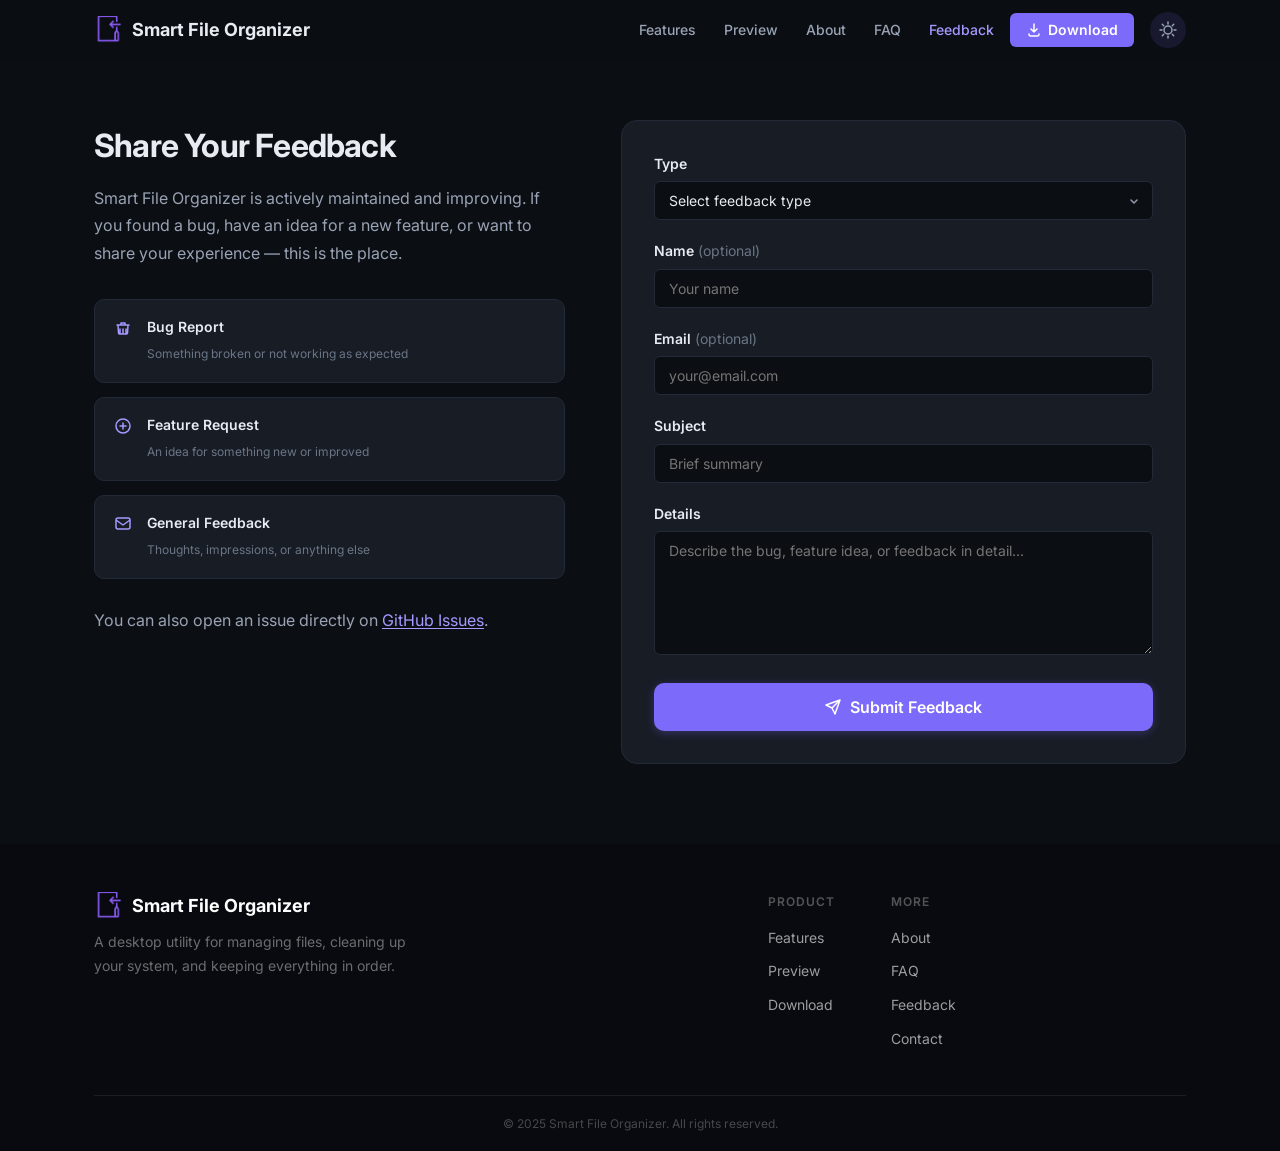
==== feedback.html @ 96b90e32 "Add feedback page, fix download flow, improve responsiveness - Add feedback.html with structured for" ====
<!DOCTYPE html>
<html lang="en" data-theme="dark">
<head>
  <meta charset="UTF-8">
  <meta name="viewport" content="width=device-width, initial-scale=1.0">
  <title>Feedback — Smart File Organizer</title>
  <meta name="description" content="Report bugs, suggest features, or share feedback about Smart File Organizer.">
  <link rel="icon" type="image/png" href="assets/app-icon.png">
  <link rel="preconnect" href="https://fonts.googleapis.com">
  <link rel="preconnect" href="https://fonts.gstatic.com" crossorigin>
  <link href="https://fonts.googleapis.com/css2?family=Inter:wght@400;500;600;700;800&display=swap" rel="stylesheet">
  <link rel="stylesheet" href="css/style.css">
</head>
<body>

  <!-- Navigation -->
  <nav class="navbar" id="navbar">
    <div class="container navbar-inner">
      <a href="index.html" class="navbar-brand">
        <img src="assets/app-icon.png" alt="" class="navbar-logo" width="28" height="28">
        <span>Smart File Organizer</span>
      </a>
      <div class="navbar-right">
        <ul class="navbar-links" id="navLinks">
          <li><a href="index.html#features">Features</a></li>
          <li><a href="index.html#showcase">Preview</a></li>
          <li><a href="index.html#story">About</a></li>
          <li><a href="index.html#faq">FAQ</a></li>
          <li><a href="feedback.html" class="nav-active">Feedback</a></li>
        </ul>
        <a href="https://github.com/Mohammed3382/smart-file-organizer/releases/download/v1.0.0/SmartFileOrganizer_Setup_1.0.0.exe" class="btn btn-download-nav" download>
          <svg width="16" height="16" viewBox="0 0 16 16" fill="none"><path d="M8 2v8m0 0L5 7m3 3l3-3M3 12v.5A1.5 1.5 0 004.5 14h7a1.5 1.5 0 001.5-1.5V12" stroke="currentColor" stroke-width="1.5" stroke-linecap="round" stroke-linejoin="round"/></svg>
          <span>Download</span>
        </a>
        <button class="theme-toggle" id="themeToggle" aria-label="Toggle theme">
          <svg class="theme-icon-sun" width="18" height="18" viewBox="0 0 18 18" fill="none"><circle cx="9" cy="9" r="4" stroke="currentColor" stroke-width="1.5"/><path d="M9 1v2M9 15v2M1 9h2M15 9h2M3.3 3.3l1.4 1.4M13.3 13.3l1.4 1.4M3.3 14.7l1.4-1.4M13.3 4.7l1.4-1.4" stroke="currentColor" stroke-width="1.5" stroke-linecap="round"/></svg>
          <svg class="theme-icon-moon" width="18" height="18" viewBox="0 0 18 18" fill="none"><path d="M15.1 10.4A6.5 6.5 0 017.6 2.9 7 7 0 109 16a7 7 0 006.1-5.6z" stroke="currentColor" stroke-width="1.5" stroke-linecap="round" stroke-linejoin="round"/></svg>
        </button>
        <button class="navbar-toggle" id="navToggle" aria-label="Toggle navigation">
          <span></span><span></span><span></span>
        </button>
      </div>
    </div>
  </nav>

  <!-- ============================================================
       FEEDBACK
       ============================================================ -->
  <section class="feedback-page">
    <div class="container">
      <div class="feedback-layout">
        <div class="feedback-intro">
          <h1>Share Your Feedback</h1>
          <p>
            Smart File Organizer is actively maintained and improving. If you found a bug,
            have an idea for a new feature, or want to share your experience — this is the place.
          </p>
          <div class="feedback-channels">
            <div class="feedback-channel">
              <svg width="20" height="20" viewBox="0 0 20 20" fill="none"><path d="M4 7h12M10 11v4M7 11v4M13 11v4M5 7l.5 8a1 1 0 001 1h7a1 1 0 001-1L15 7M8 7V5h4v2" stroke="currentColor" stroke-width="1.5" stroke-linecap="round" stroke-linejoin="round"/></svg>
              <div>
                <strong>Bug Report</strong>
                <span>Something broken or not working as expected</span>
              </div>
            </div>
            <div class="feedback-channel">
              <svg width="20" height="20" viewBox="0 0 20 20" fill="none"><circle cx="10" cy="10" r="7" stroke="currentColor" stroke-width="1.5"/><path d="M10 7v6M7 10h6" stroke="currentColor" stroke-width="1.5" stroke-linecap="round"/></svg>
              <div>
                <strong>Feature Request</strong>
                <span>An idea for something new or improved</span>
              </div>
            </div>
            <div class="feedback-channel">
              <svg width="20" height="20" viewBox="0 0 20 20" fill="none"><rect x="3" y="4" width="14" height="11" rx="2" stroke="currentColor" stroke-width="1.5"/><path d="M3 6l7 5 7-5" stroke="currentColor" stroke-width="1.5" stroke-linejoin="round"/></svg>
              <div>
                <strong>General Feedback</strong>
                <span>Thoughts, impressions, or anything else</span>
              </div>
            </div>
          </div>
          <p class="feedback-alt">
            You can also open an issue directly on
            <a href="https://github.com/Mohammed3382/smart-file-organizer/issues" target="_blank" rel="noopener noreferrer">GitHub Issues</a>.
          </p>
        </div>

        <div class="feedback-form-wrapper">
          <form class="feedback-form" id="feedbackForm" action="https://formspree.io/f/placeholder" method="POST">
            <div class="form-group">
              <label for="feedbackType">Type</label>
              <select id="feedbackType" name="type" required>
                <option value="">Select feedback type</option>
                <option value="bug">Bug Report</option>
                <option value="feature">Feature Request</option>
                <option value="general">General Feedback</option>
              </select>
            </div>
            <div class="form-group">
              <label for="feedbackName">Name <span class="form-optional">(optional)</span></label>
              <input type="text" id="feedbackName" name="name" placeholder="Your name" autocomplete="name">
            </div>
            <div class="form-group">
              <label for="feedbackEmail">Email <span class="form-optional">(optional)</span></label>
              <input type="email" id="feedbackEmail" name="email" placeholder="your@email.com" autocomplete="email">
            </div>
            <div class="form-group">
              <label for="feedbackSubject">Subject</label>
              <input type="text" id="feedbackSubject" name="subject" placeholder="Brief summary" required maxlength="200">
            </div>
            <div class="form-group">
              <label for="feedbackMessage">Details</label>
              <textarea id="feedbackMessage" name="message" rows="6" placeholder="Describe the bug, feature idea, or feedback in detail..." required maxlength="5000"></textarea>
            </div>
            <button type="submit" class="btn btn-primary btn-lg feedback-submit">
              <svg width="18" height="18" viewBox="0 0 18 18" fill="none"><path d="M16 2L8 10M16 2l-5 14-3-6-6-3 14-5z" stroke="currentColor" stroke-width="1.5" stroke-linecap="round" stroke-linejoin="round"/></svg>
              Submit Feedback
            </button>
          </form>
          <div class="feedback-success" id="feedbackSuccess" hidden>
            <svg width="48" height="48" viewBox="0 0 48 48" fill="none"><circle cx="24" cy="24" r="20" stroke="currentColor" stroke-width="2"/><path d="M15 24l6 6 12-12" stroke="currentColor" stroke-width="2.5" stroke-linecap="round" stroke-linejoin="round"/></svg>
            <h3>Thank you for your feedback</h3>
            <p>Your message has been received. If you provided an email, you may hear back.</p>
            <button class="btn btn-ghost" id="feedbackReset">Submit Another</button>
          </div>
        </div>
      </div>
    </div>
  </section>

  <!-- Footer -->
  <footer class="footer">
    <div class="container">
      <div class="footer-inner">
        <div class="footer-brand">
          <a href="index.html" class="footer-logo">
            <img src="assets/app-icon.png" alt="" class="navbar-logo" width="24" height="24">
            Smart File Organizer
          </a>
          <p>A desktop utility for managing files, cleaning up your system, and keeping everything in order.</p>
        </div>
        <div class="footer-links">
          <div class="footer-col">
            <h4>Product</h4>
            <ul>
              <li><a href="index.html#features">Features</a></li>
              <li><a href="index.html#showcase">Preview</a></li>
              <li><a href="index.html#download">Download</a></li>
            </ul>
          </div>
          <div class="footer-col">
            <h4>More</h4>
            <ul>
              <li><a href="index.html#story">About</a></li>
              <li><a href="index.html#faq">FAQ</a></li>
              <li><a href="feedback.html">Feedback</a></li>
              <li><a href="mailto:mohdbibo22@gmail.com">Contact</a></li>
            </ul>
          </div>
        </div>
      </div>
      <div class="footer-bottom">
        <p>&copy; 2025 Smart File Organizer. All rights reserved.</p>
      </div>
    </div>
  </footer>

  <script src="js/main.js"></script>
</body>
</html>
---- css/style.css ----
/* ============================================================
   Smart File Organizer — Website Stylesheet
   Dark-mode-first with clean light mode toggle
   ============================================================ */

/* --- Reset --- */
*,
*::before,
*::after {
  margin: 0;
  padding: 0;
  box-sizing: border-box;
}

/* --- Theme Variables --- */
:root {
  --font-family: 'Inter', -apple-system, BlinkMacSystemFont, 'Segoe UI', Roboto, sans-serif;
  --font-xs: 0.75rem;
  --font-sm: 0.875rem;
  --font-base: 1rem;
  --font-lg: 1.125rem;
  --font-xl: 1.25rem;
  --font-2xl: 1.5rem;
  --font-3xl: 2rem;
  --font-4xl: 2.75rem;
  --radius-sm: 6px;
  --radius-md: 10px;
  --radius-lg: 16px;
  --radius-xl: 24px;
  --transition: 0.2s ease;
  --transition-slow: 0.35s ease;
}

/* ---- DARK (default) ---- */
[data-theme="dark"] {
  --bg: #0b0e13;
  --bg-raised: #12161d;
  --bg-card: #171c25;
  --bg-card-hover: #1c2230;
  --border: #232a37;
  --border-light: #1e2431;
  --text: #e8ecf2;
  --text-secondary: #9aa3b4;
  --text-muted: #6b7585;
  --accent: #7c6bfa;
  --accent-hover: #6a56f0;
  --accent-soft: rgba(124, 107, 250, 0.12);
  --accent-text: #a699ff;
  --hero-gradient: linear-gradient(180deg, #0f1219 0%, #0b0e13 100%);
  --card-shadow: none;
  --card-shadow-hover: 0 4px 24px rgba(0, 0, 0, 0.3);
  --frame-shadow: 0 8px 40px rgba(0, 0, 0, 0.5);
  --download-bg: #12161d;
  --download-border: #232a37;
  --nav-bg: rgba(11, 14, 19, 0.88);
  --footer-bg: #080a0f;
}

/* ---- LIGHT ---- */
[data-theme="light"] {
  --bg: #f5f6f9;
  --bg-raised: #ffffff;
  --bg-card: #ffffff;
  --bg-card-hover: #f9f9fc;
  --border: #e0e3ea;
  --border-light: #ebedf2;
  --text: #1a1d2b;
  --text-secondary: #5f6679;
  --text-muted: #9399a8;
  --accent: #6c5ce7;
  --accent-hover: #5a48d5;
  --accent-soft: rgba(108, 92, 231, 0.08);
  --accent-text: #6c5ce7;
  --hero-gradient: linear-gradient(180deg, #eeedf5 0%, #f5f6f9 100%);
  --card-shadow: 0 1px 3px rgba(0, 0, 0, 0.04), 0 4px 16px rgba(0, 0, 0, 0.04);
  --card-shadow-hover: 0 2px 6px rgba(0, 0, 0, 0.06), 0 8px 30px rgba(0, 0, 0, 0.07);
  --frame-shadow: 0 4px 20px rgba(0, 0, 0, 0.08), 0 12px 48px rgba(0, 0, 0, 0.06);
  --download-bg: #1a1d2b;
  --download-border: #2c3040;
  --nav-bg: rgba(245, 246, 249, 0.9);
  --footer-bg: #1a1d2b;
}

/* --- Base --- */
html {
  scroll-behavior: smooth;
}

body {
  font-family: var(--font-family);
  font-size: var(--font-base);
  line-height: 1.6;
  color: var(--text);
  background: var(--bg);
  -webkit-font-smoothing: antialiased;
  -moz-osx-font-smoothing: grayscale;
  transition: background var(--transition-slow), color var(--transition-slow);
}

img { max-width: 100%; display: block; }
a { color: inherit; text-decoration: none; }
button { border: none; background: none; cursor: pointer; font-family: inherit; }
ul { list-style: none; }

.container {
  max-width: 1140px;
  margin: 0 auto;
  padding: 0 24px;
}

/* --- Section Header --- */
.section-header {
  text-align: center;
  max-width: 600px;
  margin: 0 auto 56px;
}

.section-header h2 {
  font-size: var(--font-3xl);
  font-weight: 700;
  color: var(--text);
  margin-bottom: 14px;
  letter-spacing: -0.025em;
}

.section-header p {
  font-size: var(--font-lg);
  color: var(--text-secondary);
  line-height: 1.7;
}

/* --- Buttons --- */
.btn {
  display: inline-flex;
  align-items: center;
  gap: 8px;
  font-weight: 600;
  font-size: var(--font-sm);
  padding: 10px 20px;
  border-radius: var(--radius-sm);
  transition: all var(--transition);
  white-space: nowrap;
}

.btn-lg {
  padding: 14px 28px;
  font-size: var(--font-base);
  border-radius: var(--radius-md);
}

.btn-primary {
  background: var(--accent);
  color: #fff;
  box-shadow: 0 2px 10px rgba(124, 107, 250, 0.3);
}

.btn-primary:hover {
  background: var(--accent-hover);
  box-shadow: 0 4px 20px rgba(124, 107, 250, 0.4);
  transform: translateY(-1px);
}

.btn-ghost {
  color: var(--text-secondary);
  border: 1.5px solid var(--border);
  background: transparent;
}

.btn-ghost:hover {
  border-color: var(--accent);
  color: var(--accent-text);
}

/* Navbar download button */
.btn-download-nav {
  display: inline-flex;
  align-items: center;
  gap: 6px;
  padding: 7px 16px;
  font-size: var(--font-sm);
  font-weight: 600;
  background: var(--accent);
  color: #fff;
  border-radius: var(--radius-sm);
  transition: all var(--transition);
  white-space: nowrap;
  text-decoration: none;
  line-height: 1.4;
}

.btn-download-nav:hover {
  background: var(--accent-hover);
  transform: translateY(-1px);
}

/* ============================================================
   NAVBAR
   ============================================================ */
.navbar {
  position: fixed;
  top: 0;
  left: 0;
  right: 0;
  z-index: 1000;
  background: var(--nav-bg);
  backdrop-filter: blur(14px);
  -webkit-backdrop-filter: blur(14px);
  border-bottom: 1px solid transparent;
  transition: border-color 0.3s ease, background 0.3s ease;
}

.navbar.scrolled {
  border-bottom-color: var(--border);
}

.navbar-inner {
  display: flex;
  align-items: center;
  justify-content: space-between;
  height: 60px;
}

.navbar-brand {
  display: flex;
  align-items: center;
  gap: 10px;
  font-weight: 700;
  font-size: var(--font-lg);
  color: var(--text);
}

.navbar-icon {
  width: 26px;
  height: 26px;
  color: var(--accent);
}

.navbar-logo {
  width: 28px;
  height: 28px;
  object-fit: contain;
}

.nav-active {
  color: var(--accent-text) !important;
}

.navbar-right {
  display: flex;
  align-items: center;
  gap: 16px;
}

.navbar-links {
  display: flex;
  align-items: center;
  gap: 28px;
}

.navbar-links a {
  font-size: var(--font-sm);
  font-weight: 500;
  color: var(--text-secondary);
  transition: color var(--transition);
}

.navbar-links a:hover {
  color: var(--text);
}

/* Theme Toggle */
.theme-toggle {
  width: 36px;
  height: 36px;
  display: flex;
  align-items: center;
  justify-content: center;
  border-radius: 50%;
  color: var(--text-secondary);
  transition: all var(--transition);
  background: var(--accent-soft);
}

.theme-toggle:hover {
  color: var(--accent-text);
  background: var(--accent-soft);
}

[data-theme="dark"] .theme-icon-moon { display: none; }
[data-theme="light"] .theme-icon-sun { display: none; }

/* Mobile nav */
.navbar-toggle {
  display: none;
  flex-direction: column;
  gap: 5px;
  padding: 4px;
}

.navbar-toggle span {
  display: block;
  width: 20px;
  height: 2px;
  background: var(--text);
  border-radius: 2px;
  transition: all 0.3s ease;
}

/* ============================================================
   HERO
   ============================================================ */
.hero {
  padding: 130px 0 80px;
  background: var(--hero-gradient);
  overflow: hidden;
}

.hero .container {
  display: grid;
  grid-template-columns: 1fr 1.2fr;
  gap: 56px;
  align-items: center;
}

.hero-badge {
  display: inline-block;
  padding: 5px 14px;
  background: var(--accent-soft);
  color: var(--accent-text);
  font-size: var(--font-xs);
  font-weight: 600;
  border-radius: 50px;
  text-transform: uppercase;
  letter-spacing: 0.06em;
  margin-bottom: 18px;
}

.hero-title {
  font-size: var(--font-4xl);
  font-weight: 800;
  line-height: 1.12;
  color: var(--text);
  letter-spacing: -0.03em;
  margin-bottom: 18px;
}

.hero-accent {
  color: var(--accent);
}

.hero-subtitle {
  font-size: var(--font-lg);
  color: var(--text-secondary);
  line-height: 1.7;
  margin-bottom: 28px;
  max-width: 480px;
}

.hero-actions {
  display: flex;
  gap: 12px;
  margin-bottom: 16px;
  flex-wrap: wrap;
}

.hero-note {
  font-size: var(--font-sm);
  color: var(--text-muted);
}

/* Hero Screenshot */
.hero-screenshot-frame {
  border-radius: var(--radius-lg);
  overflow: hidden;
  box-shadow: var(--frame-shadow);
  border: 1px solid var(--border);
  transition: box-shadow var(--transition-slow), border-color var(--transition-slow);
}

.screenshot-bar {
  display: flex;
  align-items: center;
  gap: 12px;
  padding: 10px 14px;
  background: var(--bg-card);
  border-bottom: 1px solid var(--border);
  transition: background var(--transition-slow);
}

.screenshot-dots {
  display: flex;
  gap: 6px;
}

.screenshot-dots span {
  width: 9px;
  height: 9px;
  border-radius: 50%;
}

.screenshot-dots span:nth-child(1) { background: #ef4444; }
.screenshot-dots span:nth-child(2) { background: #f59e0b; }
.screenshot-dots span:nth-child(3) { background: #22c55e; }

.screenshot-bar-title {
  font-size: 11px;
  color: var(--text-muted);
  font-weight: 500;
}

.hero-screenshot,
.screenshot-img {
  width: 100%;
  display: block;
}

/* ============================================================
   FEATURES
   ============================================================ */
.features {
  padding: 88px 0;
}

.features-grid {
  display: grid;
  grid-template-columns: repeat(3, 1fr);
  gap: 20px;
}

.feature-card {
  padding: 28px 24px;
  background: var(--bg-card);
  border: 1px solid var(--border);
  border-radius: var(--radius-lg);
  box-shadow: var(--card-shadow);
  transition: all 0.3s ease;
}

.feature-card:hover {
  border-color: var(--accent);
  box-shadow: var(--card-shadow-hover);
  transform: translateY(-2px);
}

.feature-icon {
  width: 44px;
  height: 44px;
  display: flex;
  align-items: center;
  justify-content: center;
  background: var(--accent-soft);
  color: var(--accent-text);
  border-radius: var(--radius-md);
  margin-bottom: 16px;
}

.feature-card h3 {
  font-size: var(--font-base);
  font-weight: 600;
  color: var(--text);
  margin-bottom: 8px;
}

.feature-card p {
  font-size: var(--font-sm);
  color: var(--text-secondary);
  line-height: 1.65;
}

/* ============================================================
   SHOWCASE
   ============================================================ */
.showcase {
  padding: 88px 0;
  background: var(--bg-raised);
  transition: background var(--transition-slow);
}

.showcase-block {
  display: grid;
  grid-template-columns: 1.25fr 1fr;
  gap: 56px;
  align-items: center;
  margin-bottom: 80px;
}

.showcase-block:last-child {
  margin-bottom: 0;
}

.showcase-block.reverse {
  grid-template-columns: 1fr 1.25fr;
}

.showcase-block.reverse .showcase-screenshot {
  order: 2;
}

.showcase-block.reverse .showcase-text {
  order: 1;
}

.screenshot-frame {
  border-radius: var(--radius-lg);
  overflow: hidden;
  box-shadow: var(--frame-shadow);
  border: 1px solid var(--border);
  transition: box-shadow var(--transition-slow), border-color var(--transition-slow);
}

.showcase-label {
  font-size: var(--font-xs);
  font-weight: 600;
  text-transform: uppercase;
  letter-spacing: 0.08em;
  color: var(--accent-text);
  margin-bottom: 10px;
}

.showcase-text h3 {
  font-size: var(--font-2xl);
  font-weight: 700;
  color: var(--text);
  margin-bottom: 14px;
  letter-spacing: -0.01em;
}

.showcase-text p {
  font-size: var(--font-sm);
  color: var(--text-secondary);
  line-height: 1.75;
  margin-bottom: 20px;
}

.showcase-list {
  display: flex;
  flex-direction: column;
  gap: 8px;
}

.showcase-list li {
  display: flex;
  align-items: flex-start;
  gap: 10px;
  font-size: var(--font-sm);
  color: var(--text-secondary);
  line-height: 1.5;
}

.showcase-list li::before {
  content: '';
  flex-shrink: 0;
  width: 18px;
  height: 18px;
  margin-top: 1px;
  border-radius: 50%;
  background: var(--accent-soft);
  background-image: url("data:image/svg+xml,%3Csvg width='10' height='10' viewBox='0 0 10 10' fill='none' xmlns='http://www.w3.org/2000/svg'%3E%3Cpath d='M2 5l2.5 2.5L8 3' stroke='%237c6bfa' stroke-width='1.5' stroke-linecap='round' stroke-linejoin='round'/%3E%3C/svg%3E");
  background-repeat: no-repeat;
  background-position: center;
}

/* ============================================================
   STORY (Why I Built This)
   ============================================================ */
.story {
  padding: 88px 0;
}

.story-header h2 {
  font-size: var(--font-3xl);
  font-weight: 700;
  color: var(--text);
  margin-bottom: 32px;
  letter-spacing: -0.025em;
}

.story-body {
  display: grid;
  grid-template-columns: 1.3fr 1fr;
  gap: 56px;
  align-items: start;
}

.story-text p {
  font-size: var(--font-sm);
  color: var(--text-secondary);
  line-height: 1.85;
  margin-bottom: 18px;
}

.story-text p:last-child {
  margin-bottom: 0;
}

.story-values {
  display: flex;
  flex-direction: column;
  gap: 16px;
  position: sticky;
  top: 100px;
}

.story-value-card {
  padding: 22px 24px;
  background: var(--bg-card);
  border: 1px solid var(--border);
  border-radius: var(--radius-md);
  box-shadow: var(--card-shadow);
  transition: all 0.3s ease;
}

.story-value-card:hover {
  border-color: var(--accent);
  box-shadow: var(--card-shadow-hover);
}

.story-value-num {
  font-size: var(--font-xs);
  font-weight: 700;
  color: var(--accent-text);
  margin-bottom: 6px;
  display: block;
}

.story-value-card h4 {
  font-size: var(--font-base);
  font-weight: 600;
  color: var(--text);
  margin-bottom: 6px;
}

.story-value-card p {
  font-size: var(--font-sm);
  color: var(--text-secondary);
  line-height: 1.6;
}

/* ============================================================
   DOWNLOAD
   ============================================================ */
.download {
  padding: 88px 0;
  background: var(--bg-raised);
  transition: background var(--transition-slow);
}

.download-box {
  padding: 52px;
  background: var(--download-bg);
  border: 1px solid var(--download-border);
  border-radius: var(--radius-xl);
  text-align: center;
  position: relative;
  overflow: hidden;
}

.download-box::before {
  content: '';
  position: absolute;
  top: -60%;
  left: 50%;
  transform: translateX(-50%);
  width: 600px;
  height: 600px;
  background: radial-gradient(circle, rgba(124, 107, 250, 0.1) 0%, transparent 65%);
  pointer-events: none;
}

.download-content {
  position: relative;
  z-index: 1;
}

.download-content h2 {
  font-size: var(--font-3xl);
  font-weight: 700;
  color: #fff;
  margin-bottom: 12px;
  letter-spacing: -0.02em;
}

[data-theme="light"] .download-content h2 {
  color: #fff;
}

.download-content p {
  font-size: var(--font-base);
  color: rgba(255, 255, 255, 0.6);
  line-height: 1.7;
  margin-bottom: 28px;
  max-width: 480px;
  margin-left: auto;
  margin-right: auto;
}

.download-actions {
  margin-bottom: 20px;
}

.download-btn {
  background: #fff;
  color: #1a1d2b;
  box-shadow: 0 2px 12px rgba(0, 0, 0, 0.2);
}

.download-btn:hover {
  background: #f0f0ff;
  transform: translateY(-1px);
  box-shadow: 0 4px 20px rgba(0, 0, 0, 0.25);
}

.download-meta {
  display: flex;
  gap: 24px;
  justify-content: center;
  flex-wrap: wrap;
}

.download-meta span {
  display: flex;
  align-items: center;
  gap: 6px;
  font-size: var(--font-xs);
  color: rgba(255, 255, 255, 0.4);
}

/* ============================================================
   FAQ
   ============================================================ */
.faq {
  padding: 88px 0;
}

.faq-list {
  max-width: 680px;
  margin: 0 auto;
}

.faq-item {
  border-bottom: 1px solid var(--border);
}

.faq-item:first-child {
  border-top: 1px solid var(--border);
}

.faq-question {
  width: 100%;
  display: flex;
  align-items: center;
  justify-content: space-between;
  padding: 18px 0;
  font-size: var(--font-sm);
  font-weight: 600;
  color: var(--text);
  text-align: left;
  transition: color var(--transition);
}

.faq-question:hover {
  color: var(--accent-text);
}

.faq-chevron {
  flex-shrink: 0;
  transition: transform 0.3s ease;
  color: var(--text-muted);
}

.faq-item.open .faq-chevron {
  transform: rotate(180deg);
}

.faq-answer {
  max-height: 0;
  overflow: hidden;
  transition: max-height 0.4s ease;
}

.faq-item.open .faq-answer {
  max-height: 200px;
  padding-bottom: 18px;
}

.faq-answer p {
  font-size: var(--font-sm);
  color: var(--text-secondary);
  line-height: 1.75;
}

/* ============================================================
   FOOTER
   ============================================================ */
.footer {
  background: var(--footer-bg);
  padding: 48px 0 0;
  color: rgba(255, 255, 255, 0.6);
  transition: background var(--transition-slow);
}

.footer-inner {
  display: grid;
  grid-template-columns: 1.5fr 1fr;
  gap: 48px;
  padding-bottom: 36px;
}

.footer-logo {
  display: flex;
  align-items: center;
  gap: 10px;
  font-weight: 700;
  font-size: var(--font-lg);
  color: #fff;
  margin-bottom: 10px;
}

.footer-logo .navbar-icon {
  color: var(--accent);
}

.footer-brand p {
  font-size: var(--font-sm);
  line-height: 1.7;
  max-width: 340px;
  color: rgba(255, 255, 255, 0.4);
}

.footer-links {
  display: flex;
  gap: 56px;
}

.footer-col h4 {
  font-size: var(--font-xs);
  font-weight: 600;
  text-transform: uppercase;
  letter-spacing: 0.08em;
  color: rgba(255, 255, 255, 0.3);
  margin-bottom: 14px;
}

.footer-col li { margin-bottom: 8px; }

.footer-col a {
  font-size: var(--font-sm);
  color: rgba(255, 255, 255, 0.6);
  transition: color var(--transition);
}

.footer-col a:hover { color: #fff; }

.footer-bottom {
  border-top: 1px solid rgba(255, 255, 255, 0.08);
  padding: 18px 0;
  text-align: center;
}

.footer-bottom p {
  font-size: var(--font-xs);
  color: rgba(255, 255, 255, 0.25);
}

/* ============================================================
   FEEDBACK PAGE
   ============================================================ */
.feedback-page {
  padding: 120px 0 80px;
  min-height: calc(100vh - 200px);
}

.feedback-layout {
  display: grid;
  grid-template-columns: 1fr 1.2fr;
  gap: 56px;
  align-items: start;
}

.feedback-intro h1 {
  font-size: var(--font-3xl);
  font-weight: 700;
  color: var(--text);
  margin-bottom: 14px;
  letter-spacing: -0.025em;
}

.feedback-intro > p {
  font-size: var(--font-base);
  color: var(--text-secondary);
  line-height: 1.7;
  margin-bottom: 32px;
}

.feedback-channels {
  display: flex;
  flex-direction: column;
  gap: 14px;
  margin-bottom: 28px;
}

.feedback-channel {
  display: flex;
  align-items: flex-start;
  gap: 14px;
  padding: 16px 18px;
  background: var(--bg-card);
  border: 1px solid var(--border);
  border-radius: var(--radius-md);
  box-shadow: var(--card-shadow);
}

.feedback-channel svg {
  flex-shrink: 0;
  color: var(--accent-text);
  margin-top: 2px;
}

.feedback-channel strong {
  display: block;
  font-size: var(--font-sm);
  font-weight: 600;
  color: var(--text);
  margin-bottom: 2px;
}

.feedback-channel span {
  font-size: var(--font-xs);
  color: var(--text-muted);
}

.feedback-alt {
  font-size: var(--font-sm);
  color: var(--text-muted);
}

.feedback-alt a {
  color: var(--accent-text);
  text-decoration: underline;
  text-underline-offset: 2px;
}

.feedback-alt a:hover {
  color: var(--accent);
}

/* Form */
.feedback-form-wrapper {
  background: var(--bg-card);
  border: 1px solid var(--border);
  border-radius: var(--radius-lg);
  padding: 32px;
  box-shadow: var(--card-shadow);
}

.form-group {
  margin-bottom: 20px;
}

.form-group label {
  display: block;
  font-size: var(--font-sm);
  font-weight: 600;
  color: var(--text);
  margin-bottom: 6px;
}

.form-optional {
  font-weight: 400;
  color: var(--text-muted);
}

.form-group input,
.form-group select,
.form-group textarea {
  width: 100%;
  padding: 10px 14px;
  font-size: var(--font-sm);
  font-family: var(--font-family);
  color: var(--text);
  background: var(--bg);
  border: 1px solid var(--border);
  border-radius: var(--radius-sm);
  transition: border-color var(--transition), box-shadow var(--transition);
  outline: none;
}

.form-group input:focus,
.form-group select:focus,
.form-group textarea:focus {
  border-color: var(--accent);
  box-shadow: 0 0 0 3px var(--accent-soft);
}

.form-group textarea {
  resize: vertical;
  min-height: 120px;
}

.form-group select {
  cursor: pointer;
  appearance: none;
  background-image: url("data:image/svg+xml,%3Csvg width='12' height='12' viewBox='0 0 12 12' fill='none' xmlns='http://www.w3.org/2000/svg'%3E%3Cpath d='M3 5l3 3 3-3' stroke='%239399a8' stroke-width='1.5' stroke-linecap='round' stroke-linejoin='round'/%3E%3C/svg%3E");
  background-repeat: no-repeat;
  background-position: right 12px center;
  padding-right: 36px;
}

.feedback-submit {
  width: 100%;
  justify-content: center;
}

/* Success state */
.feedback-success {
  text-align: center;
  padding: 40px 20px;
  color: var(--accent-text);
}

.feedback-success svg {
  margin: 0 auto 16px;
}

.feedback-success h3 {
  font-size: var(--font-xl);
  font-weight: 600;
  color: var(--text);
  margin-bottom: 8px;
}

.feedback-success p {
  font-size: var(--font-sm);
  color: var(--text-secondary);
  margin-bottom: 20px;
}

/* ============================================================
   ANIMATIONS
   ============================================================ */
.fade-in {
  opacity: 0;
  transform: translateY(16px);
  transition: opacity 0.5s ease, transform 0.5s ease;
}

.fade-in.visible {
  opacity: 1;
  transform: translateY(0);
}

/* Staggered delay for cards */
.feature-card:nth-child(1) { transition-delay: 0s; }
.feature-card:nth-child(2) { transition-delay: 0.06s; }
.feature-card:nth-child(3) { transition-delay: 0.12s; }
.feature-card:nth-child(4) { transition-delay: 0.18s; }
.feature-card:nth-child(5) { transition-delay: 0.24s; }
.feature-card:nth-child(6) { transition-delay: 0.30s; }

/* ============================================================
   RESPONSIVE
   ============================================================ */

/* -- Tablet / half-screen -- */
@media (max-width: 1024px) {
  .hero .container {
    grid-template-columns: 1fr;
    gap: 40px;
  }

  .hero-title { font-size: var(--font-3xl); }
  .hero-visual { max-width: 640px; }

  .features-grid {
    grid-template-columns: repeat(2, 1fr);
  }

  .showcase-block,
  .showcase-block.reverse {
    grid-template-columns: 1fr;
    gap: 32px;
  }

  .showcase-block.reverse .showcase-screenshot { order: 0; }
  .showcase-block.reverse .showcase-text { order: 0; }

  .story-body {
    grid-template-columns: 1fr;
    gap: 40px;
  }

  .story-values { position: static; }

  .download-box { padding: 40px 32px; }

  .footer-inner { grid-template-columns: 1fr; gap: 28px; }

  .feedback-layout {
    grid-template-columns: 1fr;
    gap: 40px;
  }
}

/* -- Small laptop / narrow -- */
@media (max-width: 768px) {
  .navbar-links { gap: 18px; }

  .btn-download-nav span { display: none; }
  .btn-download-nav { padding: 7px 10px; }

  .hero-title { font-size: var(--font-2xl); }
  .hero-subtitle { font-size: var(--font-base); max-width: 100%; }

  .features-grid { grid-template-columns: 1fr; }

  .section-header h2 { font-size: var(--font-2xl); }

  .showcase-text h3 { font-size: var(--font-xl); }
  .story-header h2 { font-size: var(--font-2xl); }
}

/* -- Mobile -- */
@media (max-width: 640px) {
  .container { padding: 0 16px; }

  .navbar-links {
    display: none;
    position: absolute;
    top: 60px;
    left: 0;
    right: 0;
    background: var(--bg);
    border-bottom: 1px solid var(--border);
    flex-direction: column;
    padding: 14px 20px;
    gap: 14px;
    box-shadow: 0 8px 24px rgba(0, 0, 0, 0.15);
  }

  .navbar-links.open { display: flex; }

  .navbar-toggle { display: flex; }

  .navbar-toggle.active span:first-child {
    transform: rotate(45deg) translate(5px, 5px);
  }
  .navbar-toggle.active span:nth-child(2) { opacity: 0; }
  .navbar-toggle.active span:last-child {
    transform: rotate(-45deg) translate(5px, -5px);
  }

  .hero { padding: 100px 0 48px; }
  .hero-title { font-size: var(--font-2xl); }
  .hero-actions { flex-direction: column; }
  .hero-actions .btn {
    justify-content: center;
    width: 100%;
  }

  .features, .showcase, .story, .download, .faq { padding: 64px 0; }

  .showcase-block { margin-bottom: 56px; }

  .download-box { padding: 28px 18px; }
  .download-content h2 { font-size: var(--font-2xl); }
  .download-btn {
    width: 100%;
    justify-content: center;
  }

  .footer-links { gap: 32px; }

  .feedback-page { padding: 100px 0 56px; }
  .feedback-form-wrapper { padding: 20px; }
  .feedback-intro h1 { font-size: var(--font-2xl); }
}
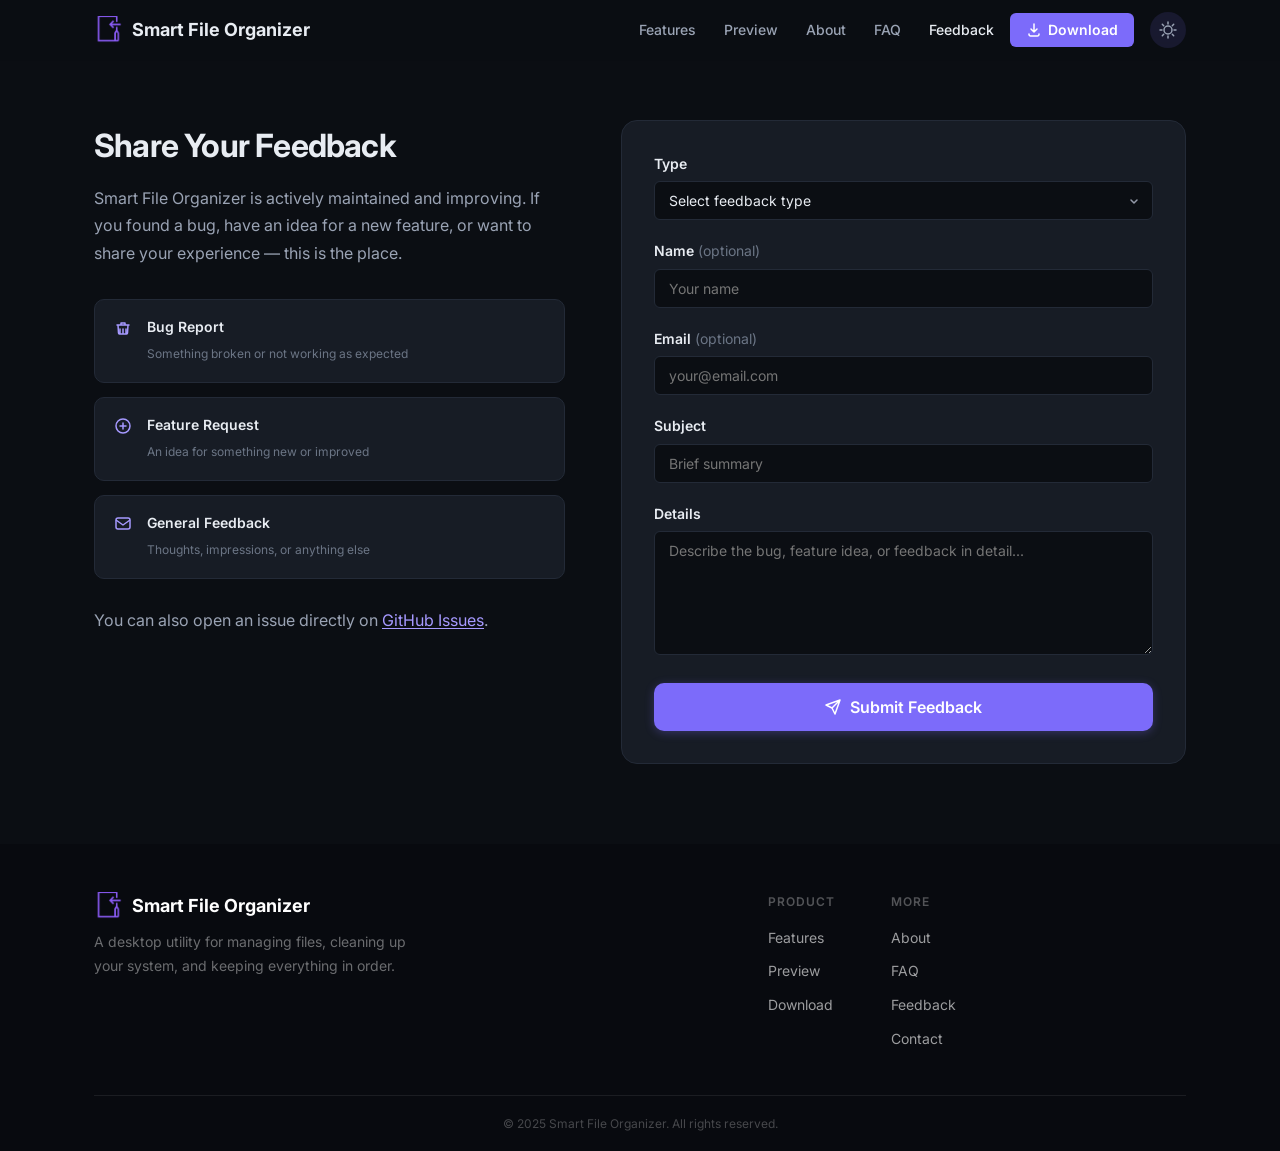
==== commit 77e4308b: "Fix feedback submission, responsive layout, and nav highlighting - Feedback form now submits via For" ====
--- a/feedback.html
+++ b/feedback.html
@@ -85,7 +85,13 @@
         </div>
 
         <div class="feedback-form-wrapper">
-          <form class="feedback-form" id="feedbackForm" action="https://formspree.io/f/placeholder" method="POST">
+          <form class="feedback-form" id="feedbackForm" action="https://formsubmit.co/mohdbibo22@gmail.com" method="POST">
+            <!-- FormSubmit config -->
+            <input type="hidden" name="_subject" value="New feedback — Smart File Organizer">
+            <input type="hidden" name="_captcha" value="false">
+            <input type="hidden" name="_template" value="table">
+            <!-- _next not needed: we handle response via fetch/JS -->
+            <input type="text" name="_honey" style="display:none" tabindex="-1" autocomplete="off">
             <div class="form-group">
               <label for="feedbackType">Type</label>
               <select id="feedbackType" name="type" required>
--- a/css/style.css
+++ b/css/style.css
@@ -241,8 +241,8 @@
   object-fit: contain;
 }
 
-.nav-active {
-  color: var(--accent-text) !important;
+.navbar-links a.nav-active {
+  color: var(--text);
 }
 
 .navbar-right {
@@ -1038,6 +1038,14 @@
 /* ============================================================
    ANIMATIONS
    ============================================================ */
+@keyframes spin {
+  to { transform: rotate(360deg); }
+}
+
+.spin {
+  animation: spin 0.8s linear infinite;
+}
+
 .fade-in {
   opacity: 0;
   transform: translateY(16px);
@@ -1061,15 +1069,15 @@
    RESPONSIVE
    ============================================================ */
 
-/* -- Tablet / half-screen -- */
-@media (max-width: 1024px) {
+/* -- Tablet landscape / half-screen desktop (below 900px) -- */
+@media (max-width: 900px) {
   .hero .container {
     grid-template-columns: 1fr;
     gap: 40px;
   }
 
   .hero-title { font-size: var(--font-3xl); }
-  .hero-visual { max-width: 640px; }
+  .hero-visual { max-width: 680px; }
 
   .features-grid {
     grid-template-columns: repeat(2, 1fr);
@@ -1091,8 +1099,6 @@
 
   .story-values { position: static; }
 
-  .download-box { padding: 40px 32px; }
-
   .footer-inner { grid-template-columns: 1fr; gap: 28px; }
 
   .feedback-layout {
@@ -1101,9 +1107,9 @@
   }
 }
 
-/* -- Small laptop / narrow -- */
+/* -- Tablet portrait / small laptop (below 768px) -- */
 @media (max-width: 768px) {
-  .navbar-links { gap: 18px; }
+  .navbar-links { gap: 16px; }
 
   .btn-download-nav span { display: none; }
   .btn-download-nav { padding: 7px 10px; }
@@ -1111,15 +1117,17 @@
   .hero-title { font-size: var(--font-2xl); }
   .hero-subtitle { font-size: var(--font-base); max-width: 100%; }
 
+  .section-header h2 { font-size: var(--font-2xl); }
+
   .features-grid { grid-template-columns: 1fr; }
-
-  .section-header h2 { font-size: var(--font-2xl); }
 
   .showcase-text h3 { font-size: var(--font-xl); }
   .story-header h2 { font-size: var(--font-2xl); }
-}
-
-/* -- Mobile -- */
+
+  .download-box { padding: 40px 28px; }
+}
+
+/* -- Mobile (below 640px) -- */
 @media (max-width: 640px) {
   .container { padding: 0 16px; }
 
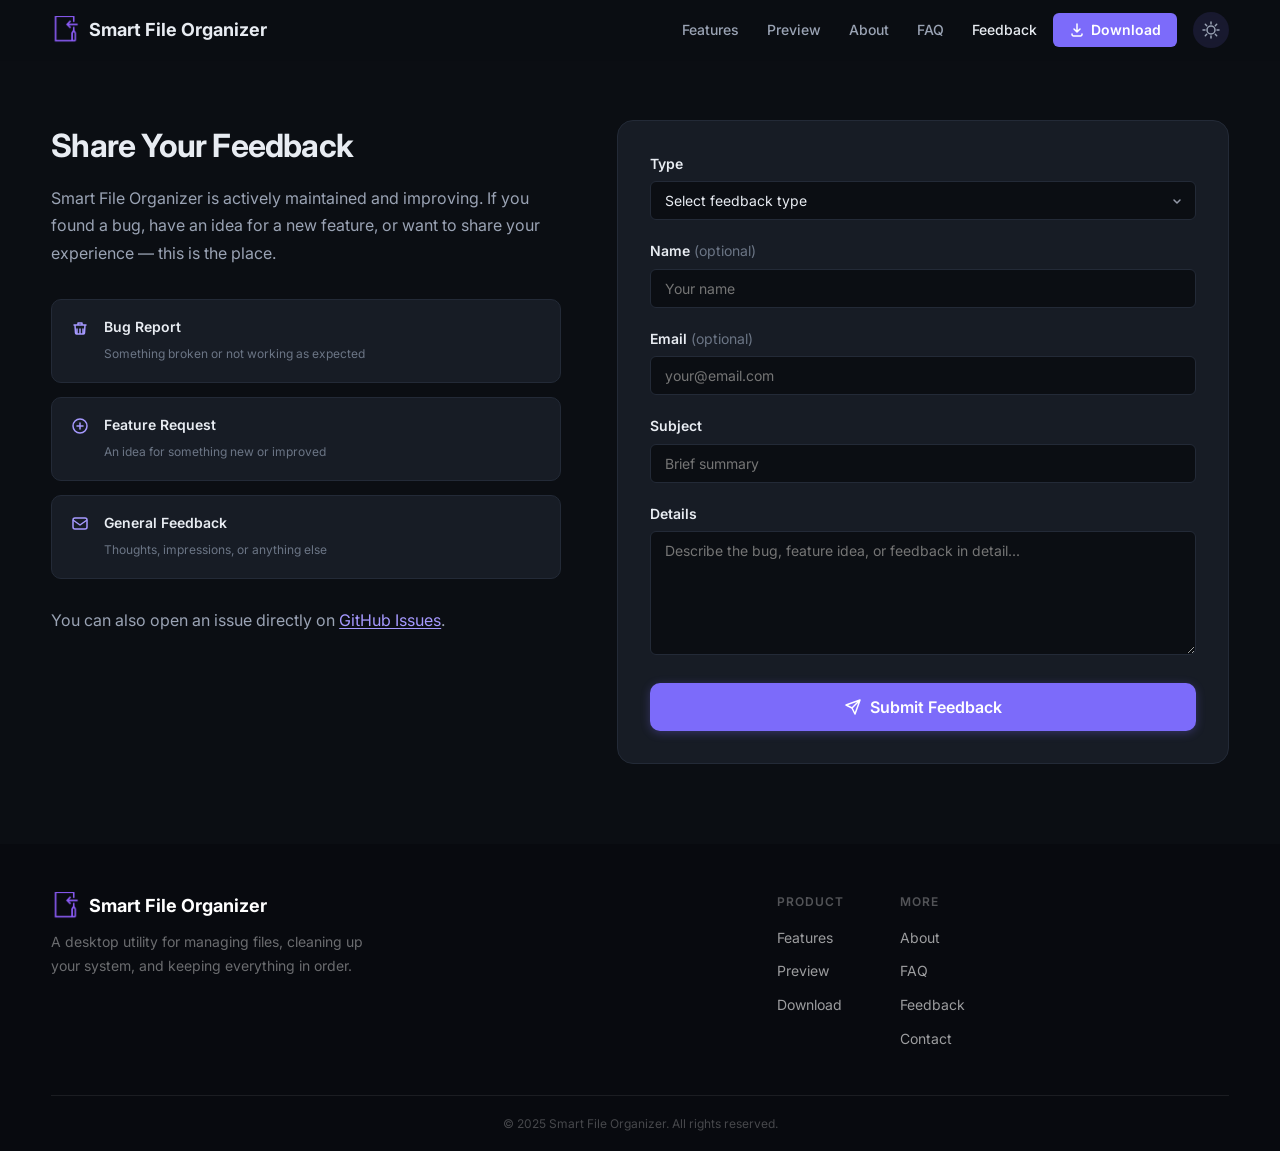
==== commit 8dddb3b4: "Fix glitched moon icon in theme toggle Replaced broken moon SVG path with a clean crescent moon from" ====
--- a/feedback.html
+++ b/feedback.html
@@ -34,7 +34,7 @@
         </a>
         <button class="theme-toggle" id="themeToggle" aria-label="Toggle theme">
           <svg class="theme-icon-sun" width="18" height="18" viewBox="0 0 18 18" fill="none"><circle cx="9" cy="9" r="4" stroke="currentColor" stroke-width="1.5"/><path d="M9 1v2M9 15v2M1 9h2M15 9h2M3.3 3.3l1.4 1.4M13.3 13.3l1.4 1.4M3.3 14.7l1.4-1.4M13.3 4.7l1.4-1.4" stroke="currentColor" stroke-width="1.5" stroke-linecap="round"/></svg>
-          <svg class="theme-icon-moon" width="18" height="18" viewBox="0 0 18 18" fill="none"><path d="M15.1 10.4A6.5 6.5 0 017.6 2.9 7 7 0 109 16a7 7 0 006.1-5.6z" stroke="currentColor" stroke-width="1.5" stroke-linecap="round" stroke-linejoin="round"/></svg>
+          <svg class="theme-icon-moon" width="18" height="18" viewBox="0 0 24 24" fill="none"><path d="M21 12.79A9 9 0 1111.21 3a7 7 0 009.79 9.79z" stroke="currentColor" stroke-width="2" stroke-linecap="round" stroke-linejoin="round"/></svg>
         </button>
         <button class="navbar-toggle" id="navToggle" aria-label="Toggle navigation">
           <span></span><span></span><span></span>
--- a/css/style.css
+++ b/css/style.css
@@ -103,15 +103,16 @@
 ul { list-style: none; }
 
 .container {
-  max-width: 1140px;
+  width: 100%;
   margin: 0 auto;
-  padding: 0 24px;
+  padding: 0 clamp(16px, 4vw, 80px);
 }
 
 /* --- Section Header --- */
 .section-header {
   text-align: center;
-  max-width: 600px;
+  max-width: 48%;
+  min-width: 320px;
   margin: 0 auto 56px;
 }
 
@@ -773,13 +774,20 @@
 }
 
 .faq-answer {
-  max-height: 0;
+  display: grid;
+  grid-template-rows: 0fr;
+  transition: grid-template-rows 0.35s ease, padding 0.35s ease;
   overflow: hidden;
-  transition: max-height 0.4s ease;
+  padding-bottom: 0;
+}
+
+.faq-answer > * {
+  overflow: hidden;
+  min-height: 0;
 }
 
 .faq-item.open .faq-answer {
-  max-height: 200px;
+  grid-template-rows: 1fr;
   padding-bottom: 18px;
 }
 
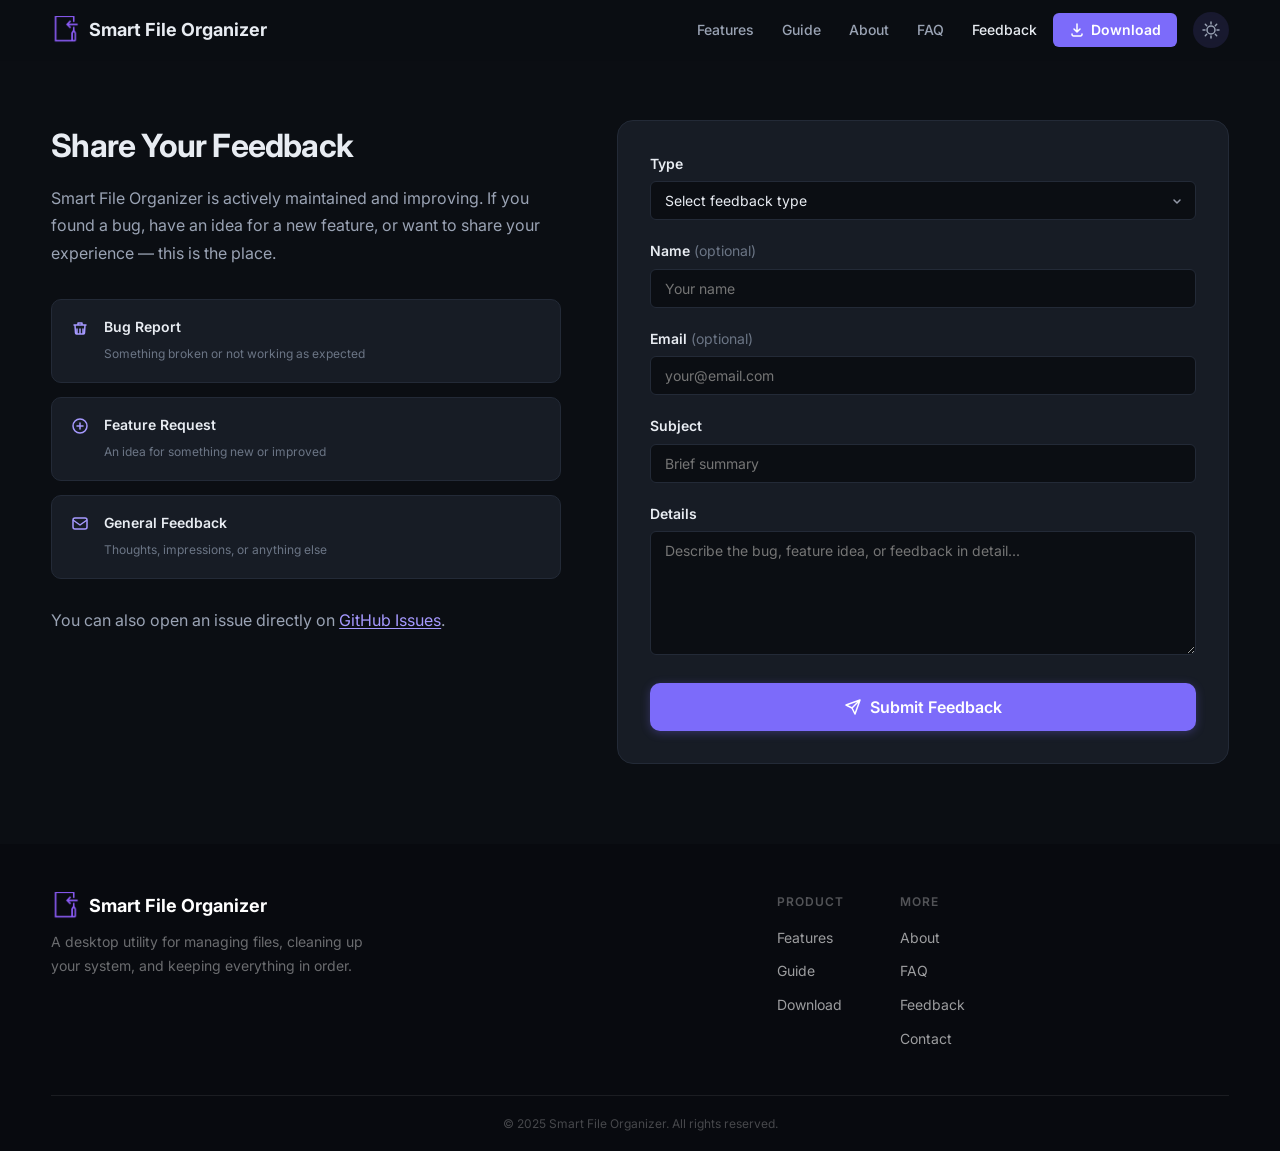
==== commit adcd542b: "Add User Guide page with step-by-step walkthroughs New guide.html covering all 6 app sections: Organ" ====
--- a/feedback.html
+++ b/feedback.html
@@ -23,7 +23,7 @@
       <div class="navbar-right">
         <ul class="navbar-links" id="navLinks">
           <li><a href="index.html#features">Features</a></li>
-          <li><a href="index.html#showcase">Preview</a></li>
+          <li><a href="guide.html">Guide</a></li>
           <li><a href="index.html#story">About</a></li>
           <li><a href="index.html#faq">FAQ</a></li>
           <li><a href="feedback.html" class="nav-active">Feedback</a></li>
@@ -149,7 +149,7 @@
             <h4>Product</h4>
             <ul>
               <li><a href="index.html#features">Features</a></li>
-              <li><a href="index.html#showcase">Preview</a></li>
+              <li><a href="guide.html">Guide</a></li>
               <li><a href="index.html#download">Download</a></li>
             </ul>
           </div>
--- a/css/style.css
+++ b/css/style.css
@@ -871,6 +871,291 @@
 }
 
 /* ============================================================
+   GUIDE PAGE
+   ============================================================ */
+.guide-hero {
+  padding: 120px 0 48px;
+  text-align: center;
+}
+
+.guide-hero h1 {
+  font-size: var(--font-3xl);
+  font-weight: 800;
+  color: var(--text);
+  margin-bottom: 14px;
+  letter-spacing: -0.03em;
+}
+
+.guide-hero > .container > p {
+  font-size: var(--font-lg);
+  color: var(--text-secondary);
+  line-height: 1.7;
+  max-width: 580px;
+  margin: 0 auto 32px;
+}
+
+.guide-toc {
+  display: flex;
+  flex-wrap: wrap;
+  justify-content: center;
+  gap: 10px;
+}
+
+.guide-toc a {
+  display: inline-block;
+  padding: 7px 18px;
+  font-size: var(--font-sm);
+  font-weight: 500;
+  color: var(--text-secondary);
+  border: 1px solid var(--border);
+  border-radius: 50px;
+  transition: all var(--transition);
+}
+
+.guide-toc a:hover {
+  border-color: var(--accent);
+  color: var(--accent-text);
+  background: var(--accent-soft);
+}
+
+/* Guide Sections */
+.guide-section {
+  padding: 72px 0;
+}
+
+.guide-section.alt {
+  background: var(--bg-raised);
+  transition: background var(--transition-slow);
+}
+
+.guide-block {
+  display: grid;
+  grid-template-columns: 1.1fr 1fr;
+  gap: 56px;
+  align-items: start;
+}
+
+.guide-block.reverse {
+  grid-template-columns: 1fr 1.1fr;
+}
+
+.guide-block.reverse .guide-screenshot {
+  order: 2;
+}
+
+.guide-block.reverse .guide-content {
+  order: 1;
+}
+
+.guide-screenshot {
+  position: sticky;
+  top: 80px;
+}
+
+.guide-label {
+  font-size: var(--font-xs);
+  font-weight: 700;
+  color: var(--accent-text);
+  letter-spacing: 0.06em;
+  margin-bottom: 8px;
+}
+
+.guide-content h2 {
+  font-size: var(--font-2xl);
+  font-weight: 700;
+  color: var(--text);
+  margin-bottom: 14px;
+  letter-spacing: -0.01em;
+}
+
+.guide-desc {
+  font-size: var(--font-sm);
+  color: var(--text-secondary);
+  line-height: 1.8;
+  margin-bottom: 28px;
+}
+
+.guide-content h3 {
+  font-size: var(--font-base);
+  font-weight: 600;
+  color: var(--text);
+  margin-bottom: 14px;
+}
+
+.guide-steps {
+  list-style: none;
+  counter-reset: guide-step;
+  display: flex;
+  flex-direction: column;
+  gap: 12px;
+  margin-bottom: 28px;
+  padding: 0;
+}
+
+.guide-steps li {
+  counter-increment: guide-step;
+  display: flex;
+  gap: 12px;
+  font-size: var(--font-sm);
+  color: var(--text-secondary);
+  line-height: 1.7;
+}
+
+.guide-steps li::before {
+  content: counter(guide-step);
+  flex-shrink: 0;
+  width: 24px;
+  height: 24px;
+  display: flex;
+  align-items: center;
+  justify-content: center;
+  background: var(--accent-soft);
+  color: var(--accent-text);
+  font-size: 11px;
+  font-weight: 700;
+  border-radius: 50%;
+  margin-top: 1px;
+}
+
+.guide-steps li ul {
+  margin-top: 8px;
+  display: flex;
+  flex-direction: column;
+  gap: 6px;
+}
+
+.guide-steps li ul li {
+  display: list-item;
+  list-style: none;
+  padding-left: 0;
+  gap: 0;
+}
+
+.guide-steps li ul li::before {
+  content: none;
+}
+
+.guide-steps li ul li strong {
+  color: var(--text);
+}
+
+.guide-example {
+  padding: 20px 24px;
+  background: var(--accent-soft);
+  border-left: 3px solid var(--accent);
+  border-radius: 0 var(--radius-md) var(--radius-md) 0;
+  margin-bottom: 20px;
+}
+
+.guide-example h4 {
+  font-size: var(--font-sm);
+  font-weight: 600;
+  color: var(--accent-text);
+  margin-bottom: 6px;
+}
+
+.guide-example p {
+  font-size: var(--font-sm);
+  color: var(--text-secondary);
+  line-height: 1.75;
+}
+
+.guide-tip {
+  padding: 16px 20px;
+  background: var(--bg-card);
+  border: 1px solid var(--border);
+  border-radius: var(--radius-md);
+  font-size: var(--font-sm);
+  color: var(--text-secondary);
+  line-height: 1.7;
+  box-shadow: var(--card-shadow);
+}
+
+.guide-tip strong {
+  color: var(--accent-text);
+}
+
+.guide-note {
+  padding: 20px 24px;
+  background: var(--bg-card);
+  border: 1px solid var(--border);
+  border-radius: var(--radius-md);
+  box-shadow: var(--card-shadow);
+  margin-bottom: 20px;
+}
+
+.guide-note h4 {
+  font-size: var(--font-sm);
+  font-weight: 600;
+  color: var(--text);
+  margin-bottom: 10px;
+}
+
+.guide-note p {
+  font-size: var(--font-sm);
+  color: var(--text-secondary);
+  line-height: 1.8;
+  margin-bottom: 12px;
+}
+
+.guide-note p:last-child {
+  margin-bottom: 0;
+}
+
+.guide-options {
+  display: flex;
+  flex-direction: column;
+  gap: 12px;
+  margin-bottom: 24px;
+  padding: 0;
+}
+
+.guide-options li {
+  font-size: var(--font-sm);
+  color: var(--text-secondary);
+  line-height: 1.7;
+  padding-left: 16px;
+  position: relative;
+}
+
+.guide-options li::before {
+  content: '';
+  position: absolute;
+  left: 0;
+  top: 10px;
+  width: 6px;
+  height: 6px;
+  border-radius: 50%;
+  background: var(--accent);
+}
+
+.guide-options li strong {
+  color: var(--text);
+}
+
+/* Guide responsive */
+@media (max-width: 900px) {
+  .guide-block,
+  .guide-block.reverse {
+    grid-template-columns: 1fr;
+    gap: 32px;
+  }
+
+  .guide-block.reverse .guide-screenshot { order: 0; }
+  .guide-block.reverse .guide-content { order: 0; }
+
+  .guide-screenshot { position: static; }
+}
+
+@media (max-width: 640px) {
+  .guide-hero { padding: 100px 0 36px; }
+  .guide-hero h1 { font-size: var(--font-2xl); }
+  .guide-section { padding: 48px 0; }
+  .guide-toc { gap: 8px; }
+  .guide-toc a { padding: 6px 14px; font-size: var(--font-xs); }
+}
+
+/* ============================================================
    FEEDBACK PAGE
    ============================================================ */
 .feedback-page {
